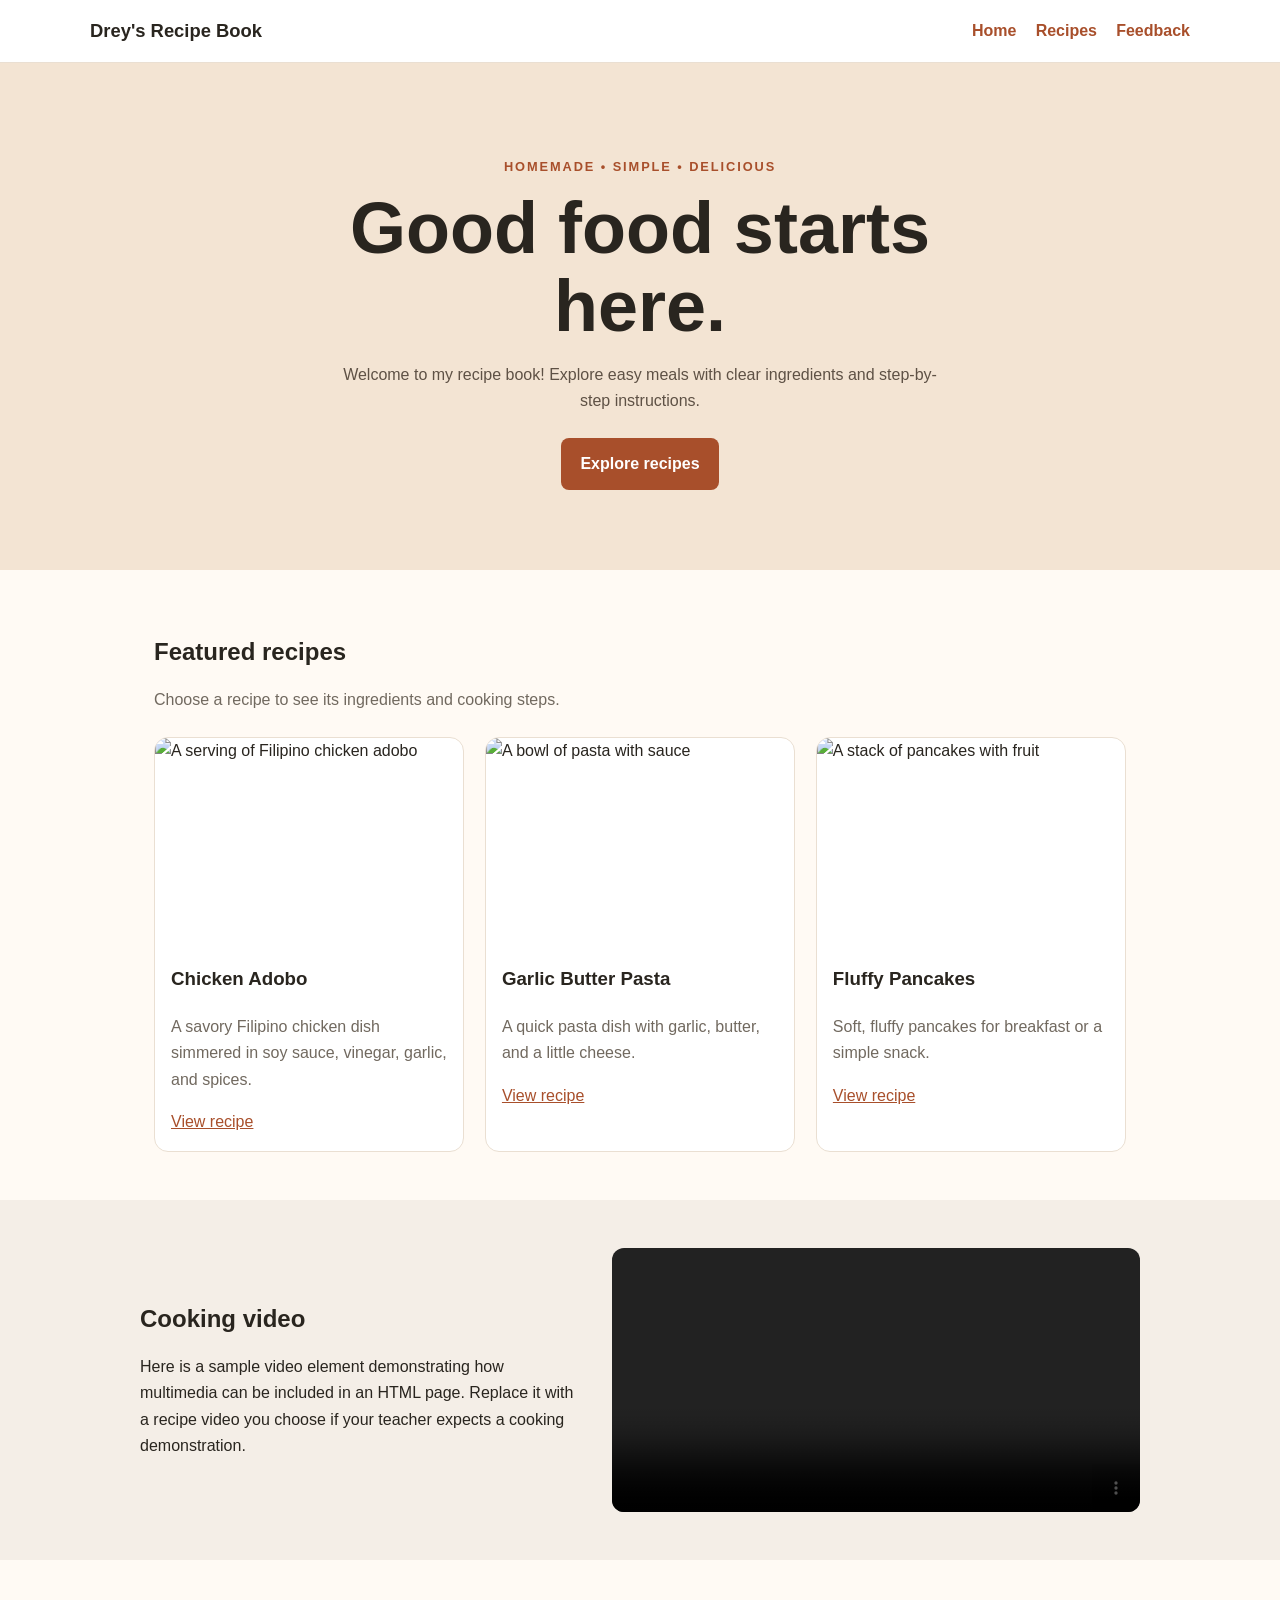
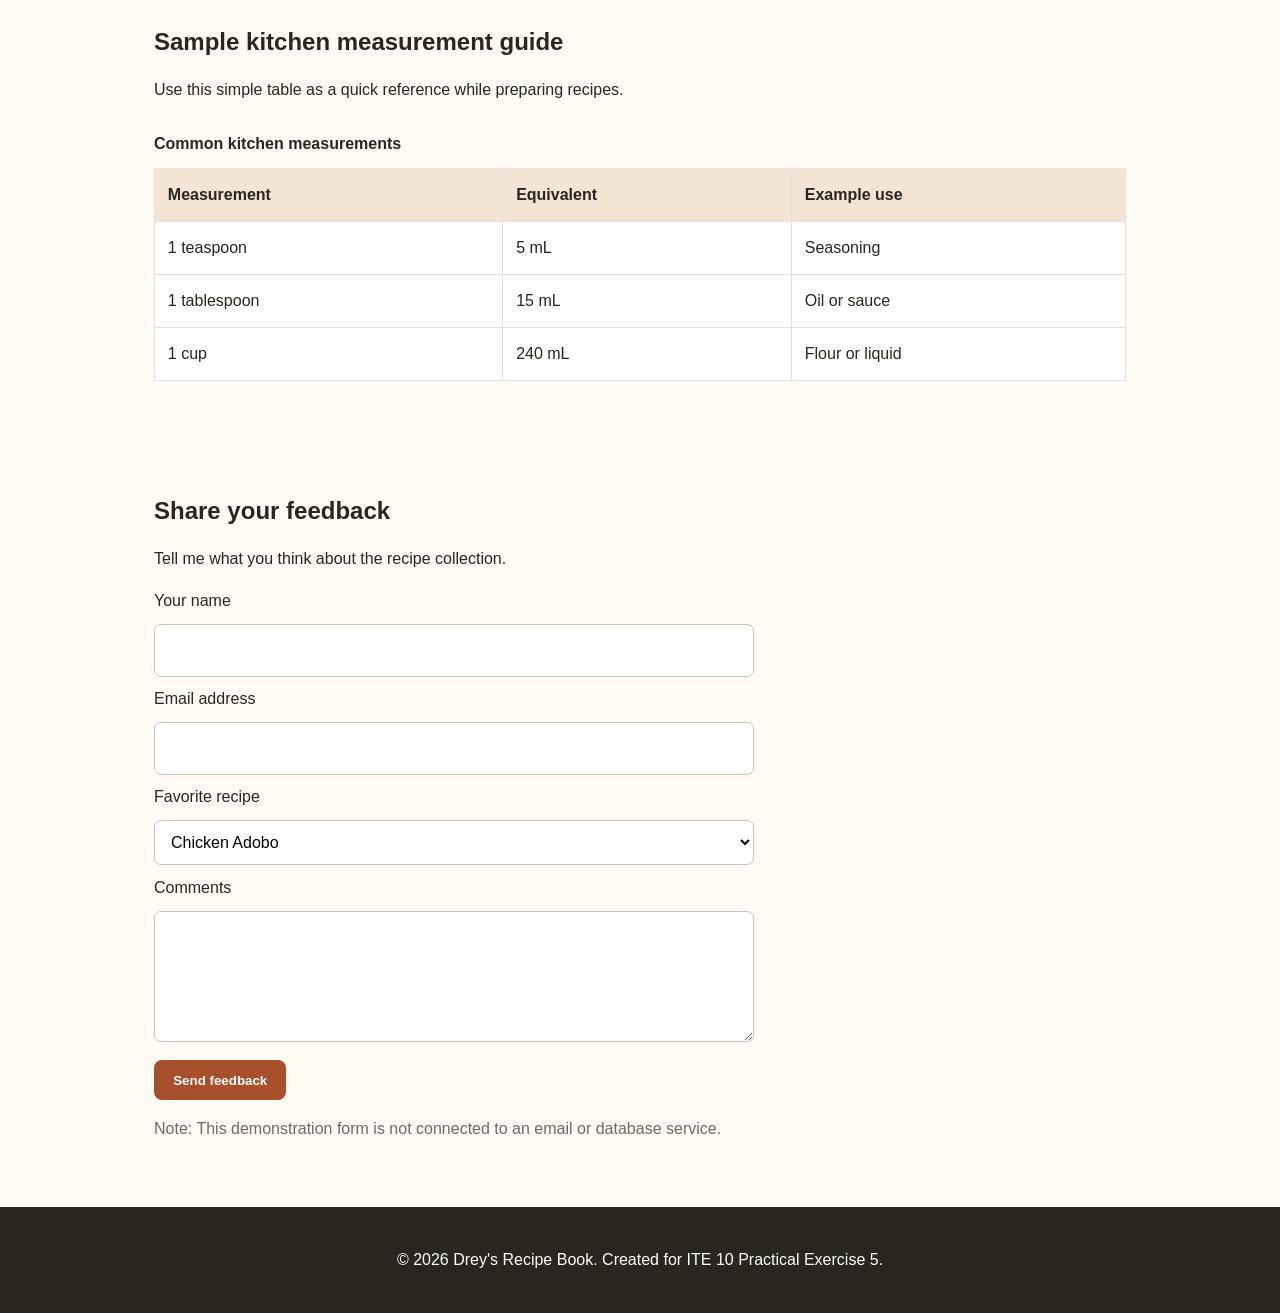
==== index.html @ 257b4fb0 "Add files via upload" ====
<!DOCTYPE html>
<html lang="en">
<head>
  <meta charset="UTF-8">
  <meta name="viewport" content="width=device-width, initial-scale=1.0">
  <meta name="description" content="A simple collection of homemade recipes.">
  <title>Home | Drey's Recipe Book</title>
  <link rel="stylesheet" href="styles.css">
</head>
<body>
  <header class="site-header">
    <a class="brand" href="index.html">Drey's Recipe Book</a>
    <nav aria-label="Main navigation">
      <a href="index.html" aria-current="page">Home</a>
      <a href="#recipes">Recipes</a>
      <a href="#feedback">Feedback</a>
    </nav>
  </header>

  <main>
    <section class="hero">
      <p class="eyebrow">HOMEMADE • SIMPLE • DELICIOUS</p>
      <h1>Good food starts here.</h1>
      <p>Welcome to my recipe book! Explore easy meals with clear ingredients and step-by-step instructions.</p>
      <a class="button" href="#recipes">Explore recipes</a>
    </section>

    <section id="recipes" class="section">
      <h2>Featured recipes</h2>
      <p class="section-intro">Choose a recipe to see its ingredients and cooking steps.</p>
      <div class="recipe-grid">
        <article class="recipe-card">
          <img src="https://images.unsplash.com/photo-1603894584373-5ac82b2ae398?auto=format&fit=crop&w=900&q=80" alt="A serving of Filipino chicken adobo">
          <div class="card-content">
            <h3>Chicken Adobo</h3>
            <p>A savory Filipino chicken dish simmered in soy sauce, vinegar, garlic, and spices.</p>
            <a href="recipes/adobo.html">View recipe</a>
          </div>
        </article>
        <article class="recipe-card">
          <img src="https://images.unsplash.com/photo-1551183053-bf91a1d81141?auto=format&fit=crop&w=900&q=80" alt="A bowl of pasta with sauce">
          <div class="card-content">
            <h3>Garlic Butter Pasta</h3>
            <p>A quick pasta dish with garlic, butter, and a little cheese.</p>
            <a href="recipes/pasta.html">View recipe</a>
          </div>
        </article>
        <article class="recipe-card">
          <img src="https://images.unsplash.com/photo-1528207776546-365bb710ee93?auto=format&fit=crop&w=900&q=80" alt="A stack of pancakes with fruit">
          <div class="card-content">
            <h3>Fluffy Pancakes</h3>
            <p>Soft, fluffy pancakes for breakfast or a simple snack.</p>
            <a href="recipes/pancakes.html">View recipe</a>
          </div>
        </article>
      </div>
    </section>

    <section class="section feature">
      <div>
        <h2>Cooking video</h2>
        <p>Here is a sample video element demonstrating how multimedia can be included in an HTML page. Replace it with a recipe video you choose if your teacher expects a cooking demonstration.</p>
      </div>
      <video controls preload="metadata" width="640" poster="https://images.unsplash.com/photo-1556911220-e15b29be8c8f?auto=format&fit=crop&w=1000&q=80">
        <source src="https://interactive-examples.mdn.mozilla.net/media/cc0-videos/flower.mp4" type="video/mp4">
        Your browser does not support the video element.
      </video>
    </section>

    <section class="section" aria-labelledby="nutrition-heading">
      <h2 id="nutrition-heading">Sample kitchen measurement guide</h2>
      <p>Use this simple table as a quick reference while preparing recipes.</p>
      <div class="table-wrap">
        <table>
          <caption>Common kitchen measurements</caption>
          <thead><tr><th scope="col">Measurement</th><th scope="col">Equivalent</th><th scope="col">Example use</th></tr></thead>
          <tbody>
            <tr><td>1 teaspoon</td><td>5 mL</td><td>Seasoning</td></tr>
            <tr><td>1 tablespoon</td><td>15 mL</td><td>Oil or sauce</td></tr>
            <tr><td>1 cup</td><td>240 mL</td><td>Flour or liquid</td></tr>
          </tbody>
        </table>
      </div>
    </section>

    <section id="feedback" class="section feedback">
      <h2>Share your feedback</h2>
      <p>Tell me what you think about the recipe collection.</p>
      <form action="#" method="get">
        <label for="visitor-name">Your name</label>
        <input id="visitor-name" name="name" type="text" autocomplete="name" required>
        <label for="visitor-email">Email address</label>
        <input id="visitor-email" name="email" type="email" autocomplete="email" required>
        <label for="favorite-recipe">Favorite recipe</label>
        <select id="favorite-recipe" name="favorite-recipe">
          <option value="adobo">Chicken Adobo</option>
          <option value="pasta">Garlic Butter Pasta</option>
          <option value="pancakes">Fluffy Pancakes</option>
        </select>
        <label for="comments">Comments</label>
        <textarea id="comments" name="comments" rows="4" required></textarea>
        <button class="button" type="submit">Send feedback</button>
      </form>
      <p class="small-note">Note: This demonstration form is not connected to an email or database service.</p>
    </section>
  </main>

  <footer class="site-footer">
    <p>&copy; 2026 Drey's Recipe Book. Created for ITE 10 Practical Exercise 5.</p>
  </footer>
</body>
</html>
---- styles.css ----
* { box-sizing: border-box; }
:root { --ink: #29251f; --muted: #71695f; --accent: #a84f2b; --paper: #fffaf4; --line: #eadfd2; }
html { scroll-behavior: smooth; }
body { margin: 0; font-family: Arial, Helvetica, sans-serif; color: var(--ink); background: var(--paper); line-height: 1.65; }
a { color: var(--accent); }
a:focus, button:focus, input:focus, textarea:focus, select:focus { outline: 3px solid #e6a45f; outline-offset: 3px; }
.site-header { display: flex; justify-content: space-between; align-items: center; gap: 1rem; padding: 1rem max(5%, calc((100% - 1100px)/2)); background: #fff; border-bottom: 1px solid var(--line); }
.brand { color: var(--ink); font-weight: 800; font-size: 1.15rem; text-decoration: none; }
nav { display: flex; gap: 1.2rem; flex-wrap: wrap; }
nav a { text-decoration: none; font-weight: 600; }
.hero { padding: 5rem 7%; text-align: center; background: #f3e4d3; }
.hero h1 { max-width: 760px; margin: .2rem auto; font-size: clamp(2.2rem, 6vw, 4.5rem); line-height: 1.08; }
.hero p:not(.eyebrow) { max-width: 620px; margin: 1rem auto 1.5rem; color: #5e5145; }
.eyebrow { color: var(--accent); font-weight: 700; letter-spacing: .15em; font-size: .8rem; }
.button { display: inline-block; border: 0; border-radius: 8px; padding: .8rem 1.2rem; background: var(--accent); color: white; font-weight: 700; text-decoration: none; cursor: pointer; }
.section { max-width: 1100px; margin: auto; padding: 3rem 5%; }
.section h2, .recipe-page h2 { line-height: 1.2; }
.section-intro, .small-note { color: var(--muted); }
.recipe-grid { display: grid; grid-template-columns: repeat(3, 1fr); gap: 1.3rem; margin-top: 1.5rem; }
.recipe-card { overflow: hidden; background: white; border: 1px solid var(--line); border-radius: 14px; }
.recipe-card img { width: 100%; height: 210px; object-fit: cover; display: block; }
.card-content { padding: 1rem; }
.card-content h3 { margin-top: 0; }
.card-content p { color: var(--muted); }
.feature { display: grid; grid-template-columns: 1fr 1.2fr; gap: 2rem; align-items: center; background: #f4eee7; max-width: none; padding-left: max(5%, calc((100% - 1000px)/2)); padding-right: max(5%, calc((100% - 1000px)/2)); }
.feature video { width: 100%; border-radius: 12px; background: #222; }
.table-wrap { overflow-x: auto; }
table { width: 100%; border-collapse: collapse; background: white; }
caption { text-align: left; font-weight: 700; padding: .7rem 0; }
th, td { text-align: left; padding: .8rem; border: 1px solid var(--line); }
th { background: #f3e4d3; }
.feedback form { max-width: 600px; display: grid; gap: .6rem; }
input, select, textarea { width: 100%; padding: .75rem; border: 1px solid #cfc2b5; border-radius: 7px; font: inherit; background: white; }
.feedback button { justify-self: start; margin-top: .5rem; }
.site-footer { padding: 1.5rem 5%; text-align: center; background: #29251f; color: white; }
.recipe-page { max-width: 850px; margin: auto; padding: 2rem 5% 4rem; }
.back-link { display: inline-block; margin-bottom: 1rem; }
.recipe-page h1 { font-size: clamp(2rem, 5vw, 3.2rem); margin-bottom: .3rem; }
.lead { color: var(--muted); font-size: 1.1rem; }
.recipe-hero { width: 100%; max-height: 430px; object-fit: cover; border-radius: 14px; margin: 1rem 0; }
.recipe-meta { display: flex; gap: 1rem; flex-wrap: wrap; padding: 1rem 0; border-bottom: 1px solid var(--line); color: var(--muted); }
.recipe-page section { padding: 1rem 0; }
.recipe-page li { margin: .45rem 0; }
@media (max-width: 700px) { .site-header { align-items: flex-start; flex-direction: column; } .recipe-grid { grid-template-columns: 1fr; } .feature { grid-template-columns: 1fr; } .hero { padding: 3.5rem 6%; } }
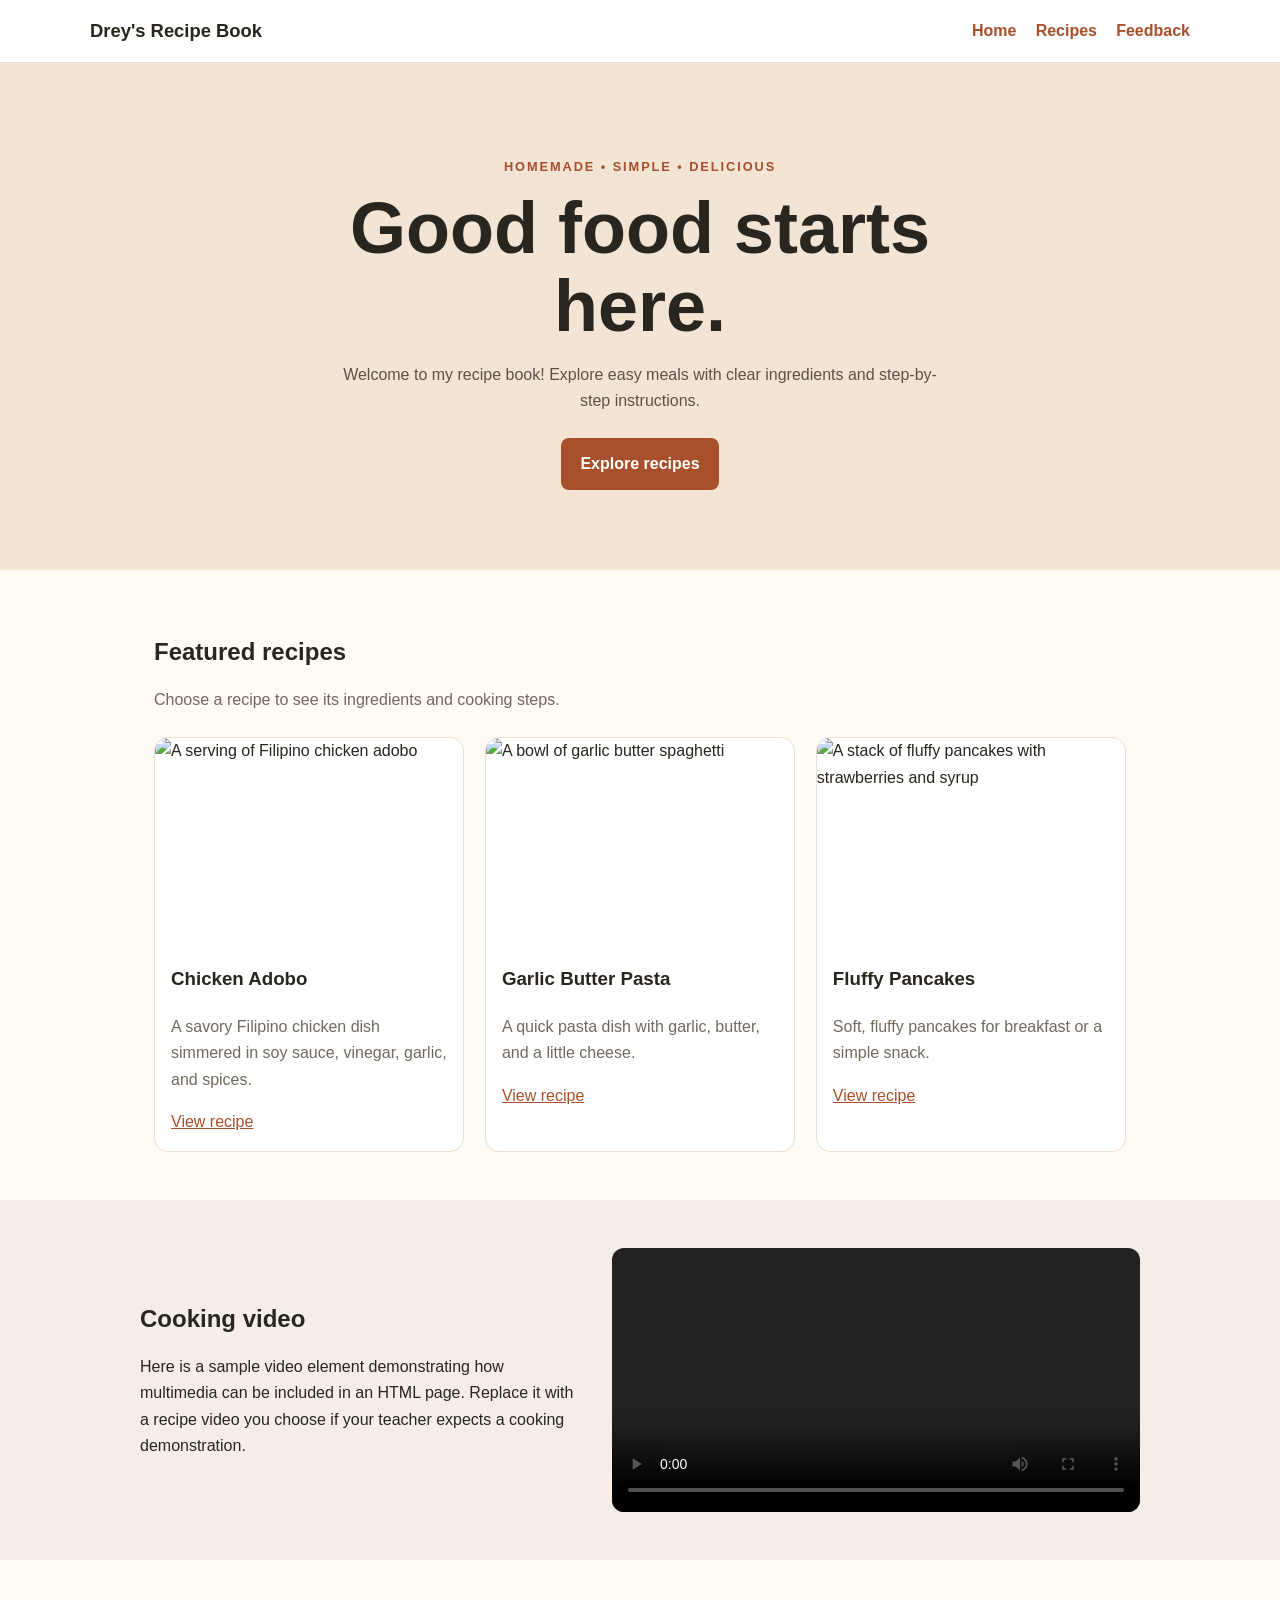
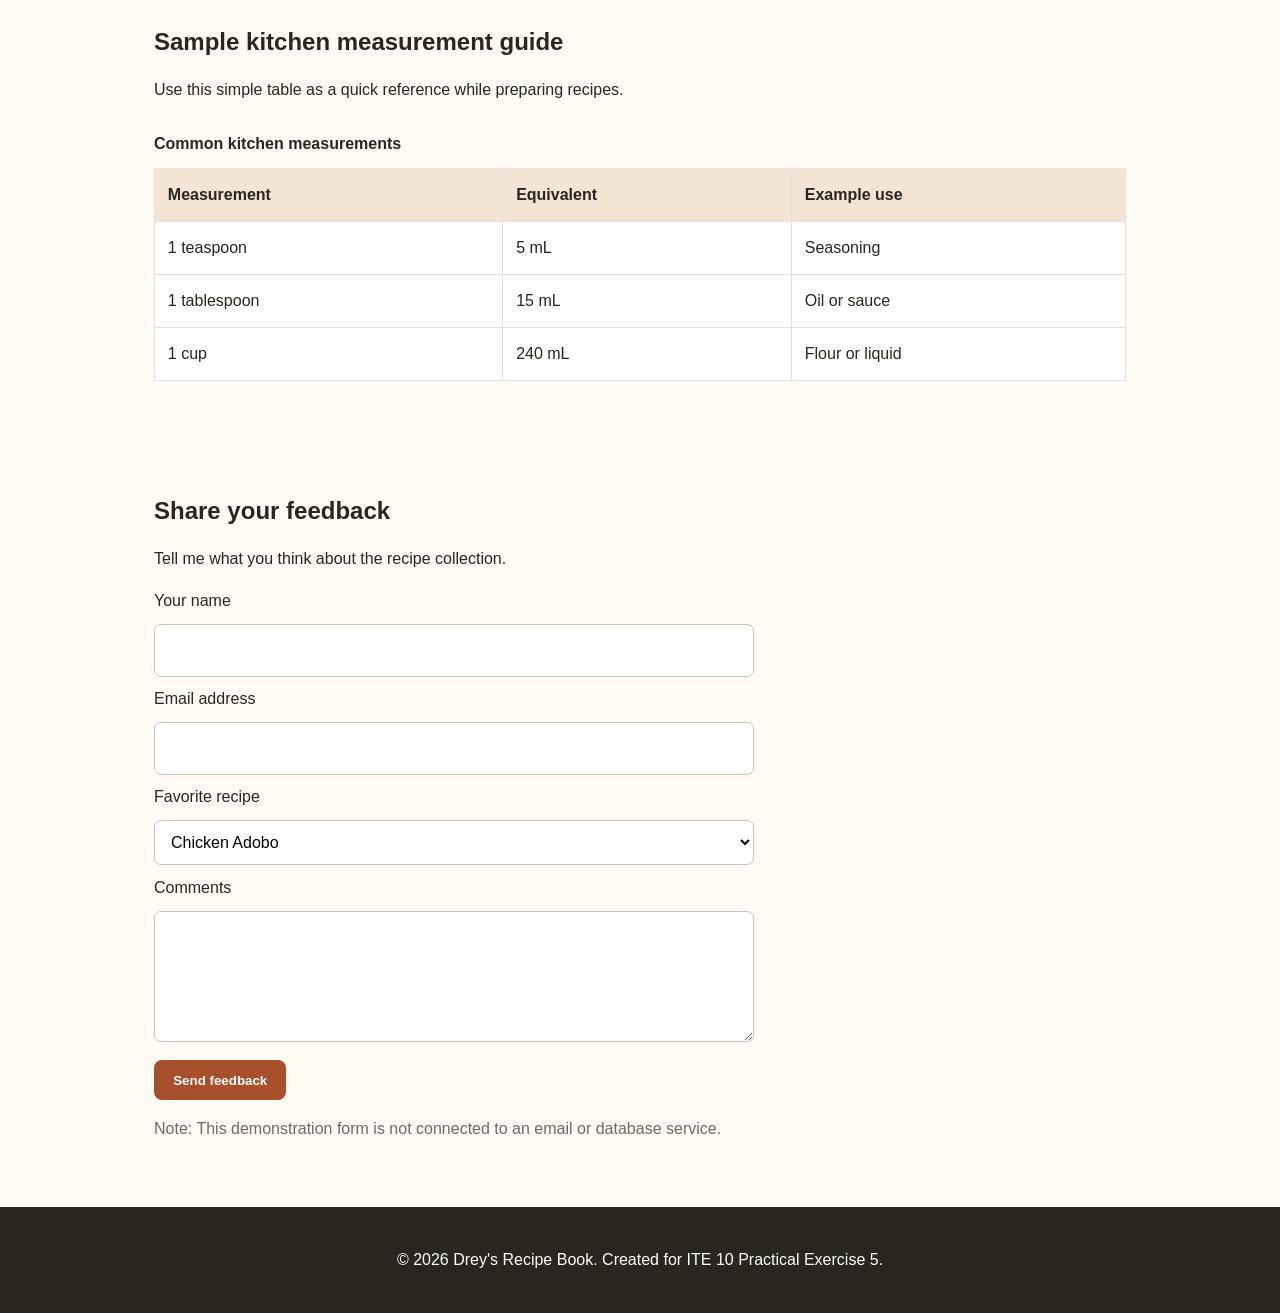
==== commit dcb3ee65: "Replace recipe photos with web-sourced food images" ====
--- a/index.html
+++ b/index.html
@@ -16,7 +16,6 @@
       <a href="#feedback">Feedback</a>
     </nav>
   </header>
-
   <main>
     <section class="hero">
       <p class="eyebrow">HOMEMADE • SIMPLE • DELICIOUS</p>
@@ -24,13 +23,12 @@
       <p>Welcome to my recipe book! Explore easy meals with clear ingredients and step-by-step instructions.</p>
       <a class="button" href="#recipes">Explore recipes</a>
     </section>
-
     <section id="recipes" class="section">
       <h2>Featured recipes</h2>
       <p class="section-intro">Choose a recipe to see its ingredients and cooking steps.</p>
       <div class="recipe-grid">
         <article class="recipe-card">
-          <img src="https://images.unsplash.com/photo-1603894584373-5ac82b2ae398?auto=format&fit=crop&w=900&q=80" alt="A serving of Filipino chicken adobo">
+          <img src="https://itsonly.recipes/images/recipeimages/traditional-filipino-chicken-adobo.webp" alt="A serving of Filipino chicken adobo">
           <div class="card-content">
             <h3>Chicken Adobo</h3>
             <p>A savory Filipino chicken dish simmered in soy sauce, vinegar, garlic, and spices.</p>
@@ -38,7 +36,7 @@
           </div>
         </article>
         <article class="recipe-card">
-          <img src="https://images.unsplash.com/photo-1551183053-bf91a1d81141?auto=format&fit=crop&w=900&q=80" alt="A bowl of pasta with sauce">
+          <img src="https://static.klix.ba/media/images/vijesti/230411139.jpg?v=1" alt="A bowl of garlic butter spaghetti">
           <div class="card-content">
             <h3>Garlic Butter Pasta</h3>
             <p>A quick pasta dish with garlic, butter, and a little cheese.</p>
@@ -46,7 +44,7 @@
           </div>
         </article>
         <article class="recipe-card">
-          <img src="https://images.unsplash.com/photo-1528207776546-365bb710ee93?auto=format&fit=crop&w=900&q=80" alt="A stack of pancakes with fruit">
+          <img src="https://blog.lemarchejaponais.fr/images/fluffy-pancakes-japonais-crepes_1251.webp" alt="A stack of fluffy pancakes with strawberries and syrup">
           <div class="card-content">
             <h3>Fluffy Pancakes</h3>
             <p>Soft, fluffy pancakes for breakfast or a simple snack.</p>
@@ -55,18 +53,16 @@
         </article>
       </div>
     </section>
-
     <section class="section feature">
       <div>
         <h2>Cooking video</h2>
         <p>Here is a sample video element demonstrating how multimedia can be included in an HTML page. Replace it with a recipe video you choose if your teacher expects a cooking demonstration.</p>
       </div>
-      <video controls preload="metadata" width="640" poster="https://images.unsplash.com/photo-1556911220-e15b29be8c8f?auto=format&fit=crop&w=1000&q=80">
+      <video controls preload="metadata" width="640" poster="https://itsonly.recipes/images/recipeimages/traditional-filipino-chicken-adobo.webp">
         <source src="https://interactive-examples.mdn.mozilla.net/media/cc0-videos/flower.mp4" type="video/mp4">
         Your browser does not support the video element.
       </video>
     </section>
-
     <section class="section" aria-labelledby="nutrition-heading">
       <h2 id="nutrition-heading">Sample kitchen measurement guide</h2>
       <p>Use this simple table as a quick reference while preparing recipes.</p>
@@ -82,7 +78,6 @@
         </table>
       </div>
     </section>
-
     <section id="feedback" class="section feedback">
       <h2>Share your feedback</h2>
       <p>Tell me what you think about the recipe collection.</p>
@@ -104,9 +99,8 @@
       <p class="small-note">Note: This demonstration form is not connected to an email or database service.</p>
     </section>
   </main>
-
   <footer class="site-footer">
     <p>&copy; 2026 Drey's Recipe Book. Created for ITE 10 Practical Exercise 5.</p>
   </footer>
 </body>
-</html>
+</html>
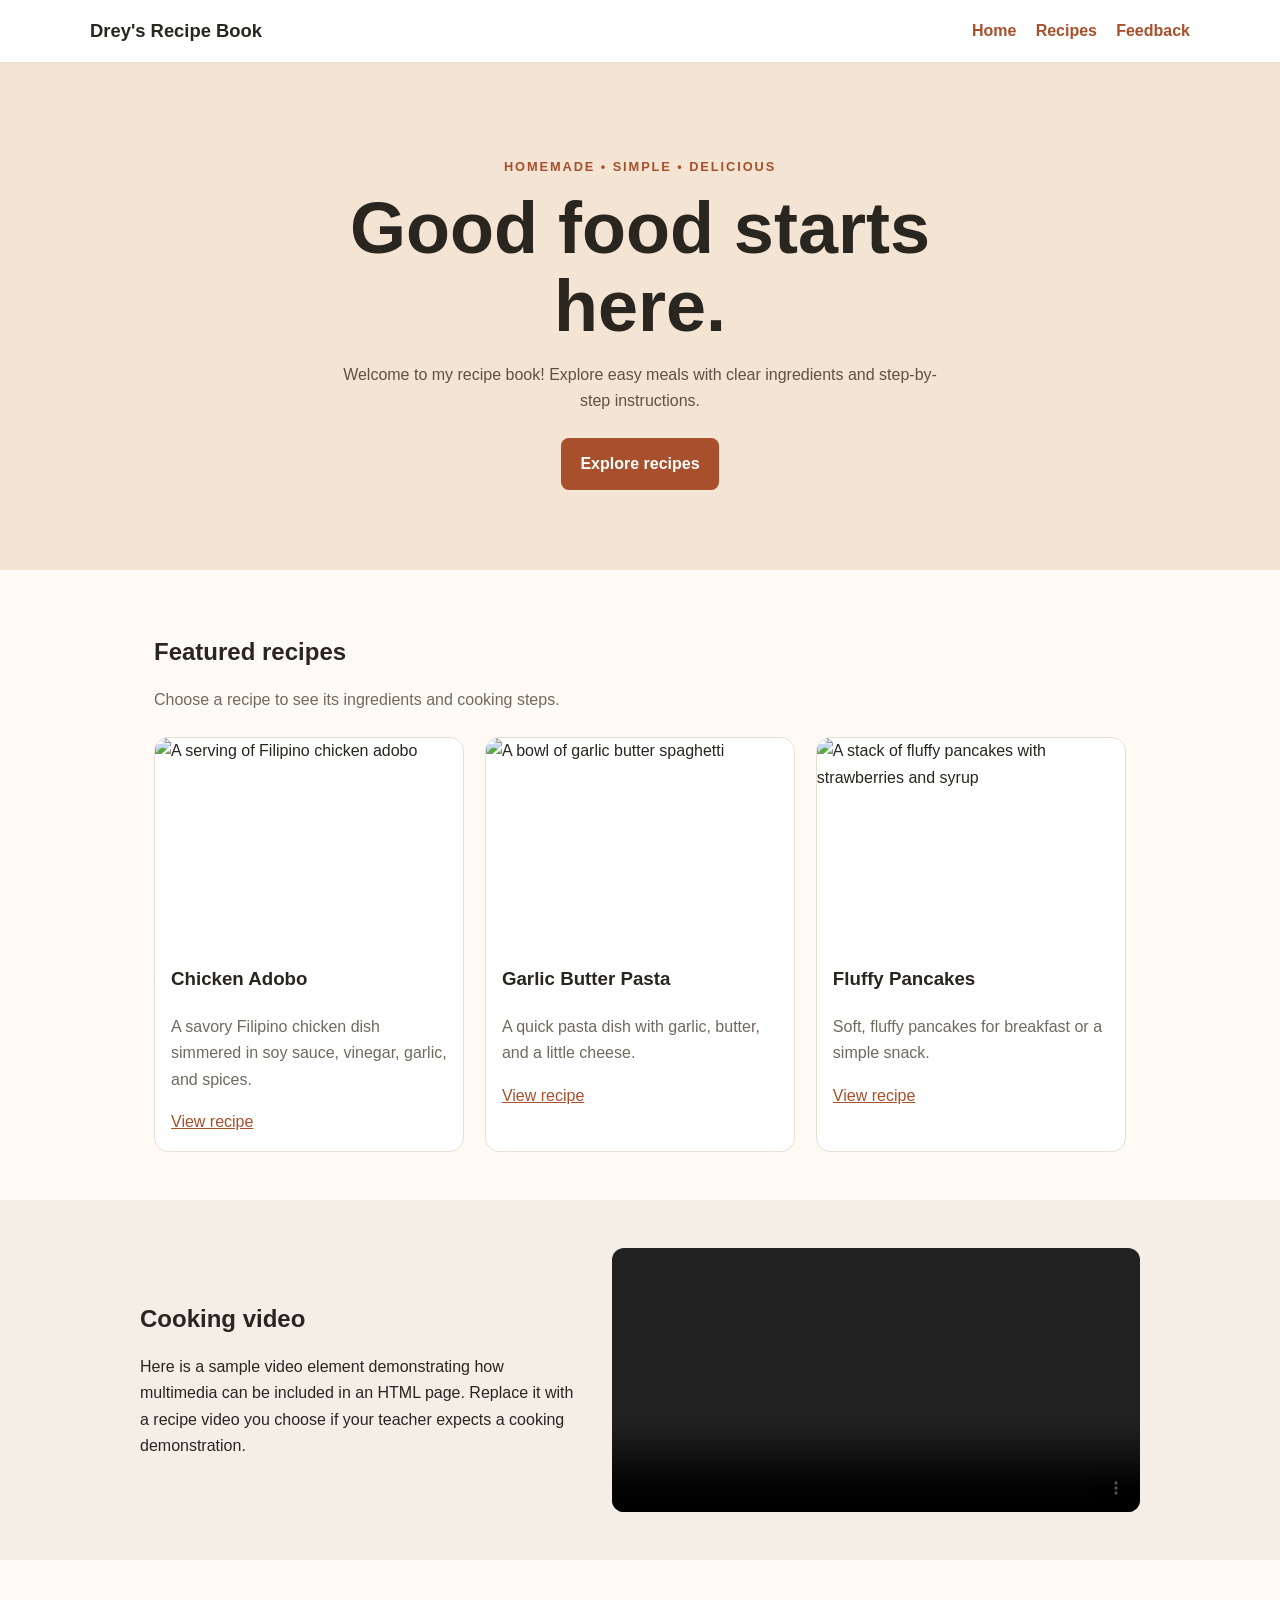
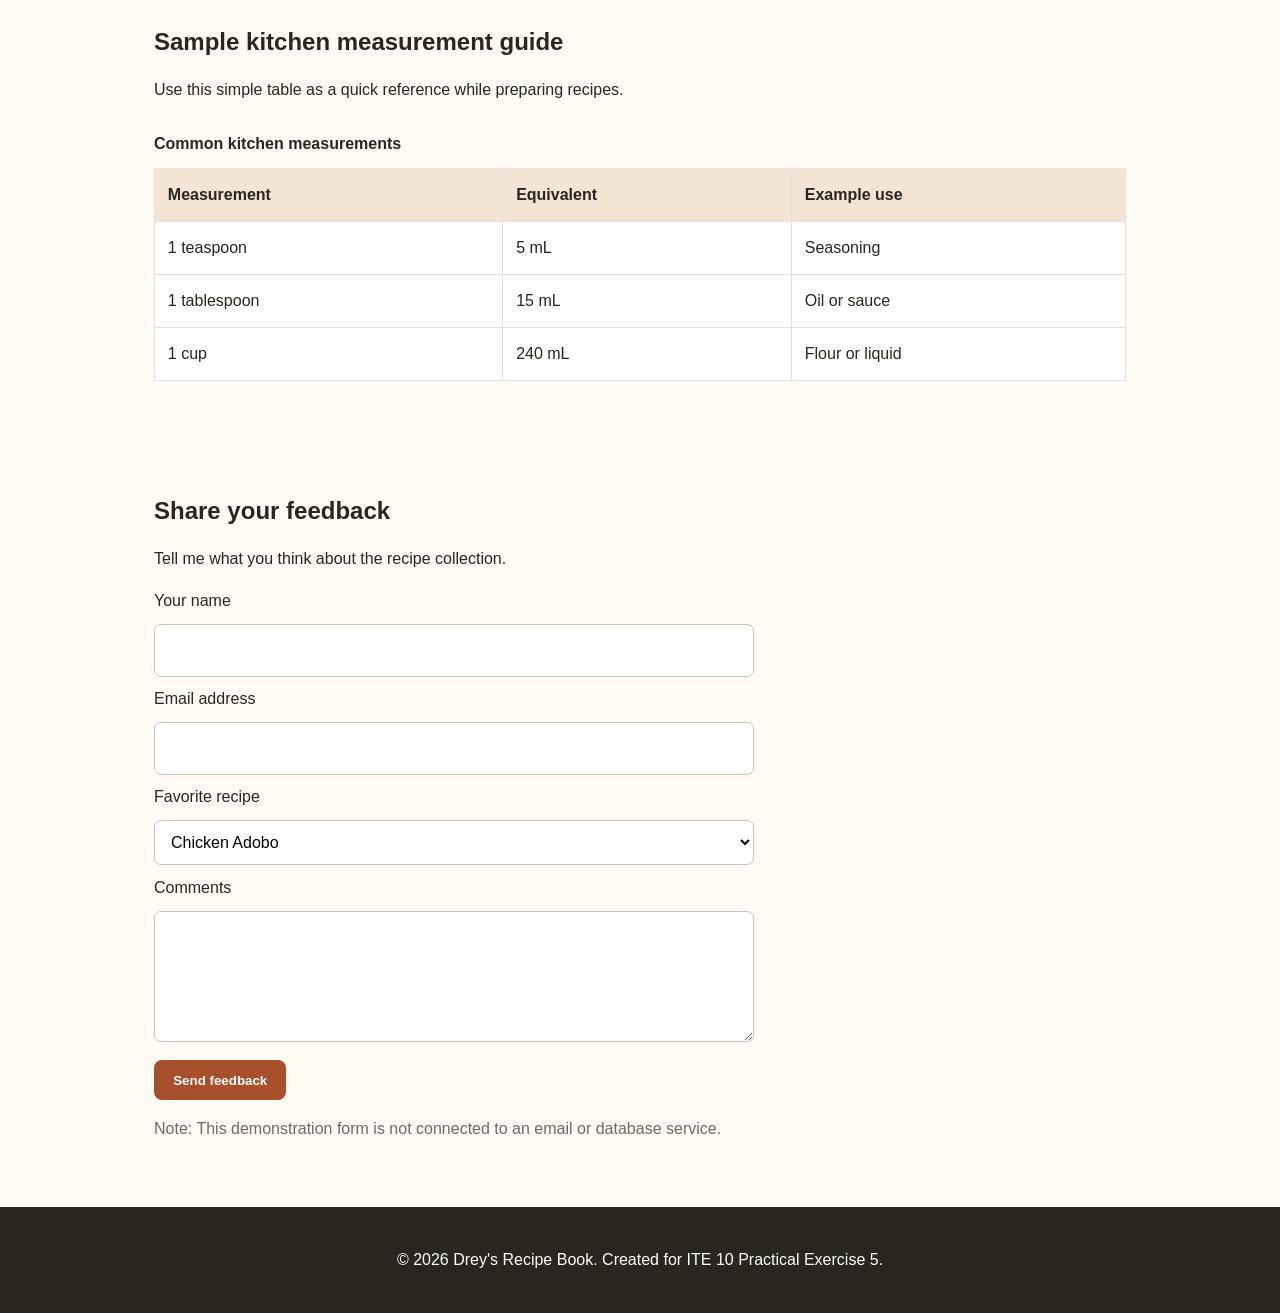
==== commit 555a7ea0: "Use verified food photos from Wikimedia Commons" ====
--- a/index.html
+++ b/index.html
@@ -28,7 +28,7 @@
       <p class="section-intro">Choose a recipe to see its ingredients and cooking steps.</p>
       <div class="recipe-grid">
         <article class="recipe-card">
-          <img src="https://itsonly.recipes/images/recipeimages/traditional-filipino-chicken-adobo.webp" alt="A serving of Filipino chicken adobo">
+          <img src="https://commons.wikimedia.org/wiki/Special:Redirect/file/Adobo%20Filipino%20style.jpg" alt="A serving of Filipino chicken adobo">
           <div class="card-content">
             <h3>Chicken Adobo</h3>
             <p>A savory Filipino chicken dish simmered in soy sauce, vinegar, garlic, and spices.</p>
@@ -36,7 +36,7 @@
           </div>
         </article>
         <article class="recipe-card">
-          <img src="https://static.klix.ba/media/images/vijesti/230411139.jpg?v=1" alt="A bowl of garlic butter spaghetti">
+          <img src="https://commons.wikimedia.org/wiki/Special:Redirect/file/Spaghetti%20aglio%20e%20olio.jpg" alt="A bowl of garlic butter spaghetti">
           <div class="card-content">
             <h3>Garlic Butter Pasta</h3>
             <p>A quick pasta dish with garlic, butter, and a little cheese.</p>
@@ -44,7 +44,7 @@
           </div>
         </article>
         <article class="recipe-card">
-          <img src="https://blog.lemarchejaponais.fr/images/fluffy-pancakes-japonais-crepes_1251.webp" alt="A stack of fluffy pancakes with strawberries and syrup">
+          <img src="https://commons.wikimedia.org/wiki/Special:Redirect/file/Pancakes%20with%20Berries%20(Unsplash).jpg" alt="A stack of fluffy pancakes with strawberries and syrup">
           <div class="card-content">
             <h3>Fluffy Pancakes</h3>
             <p>Soft, fluffy pancakes for breakfast or a simple snack.</p>
@@ -58,7 +58,7 @@
         <h2>Cooking video</h2>
         <p>Here is a sample video element demonstrating how multimedia can be included in an HTML page. Replace it with a recipe video you choose if your teacher expects a cooking demonstration.</p>
       </div>
-      <video controls preload="metadata" width="640" poster="https://itsonly.recipes/images/recipeimages/traditional-filipino-chicken-adobo.webp">
+      <video controls preload="metadata" width="640" poster="https://commons.wikimedia.org/wiki/Special:Redirect/file/Adobo%20Filipino%20style.jpg">
         <source src="https://interactive-examples.mdn.mozilla.net/media/cc0-videos/flower.mp4" type="video/mp4">
         Your browser does not support the video element.
       </video>
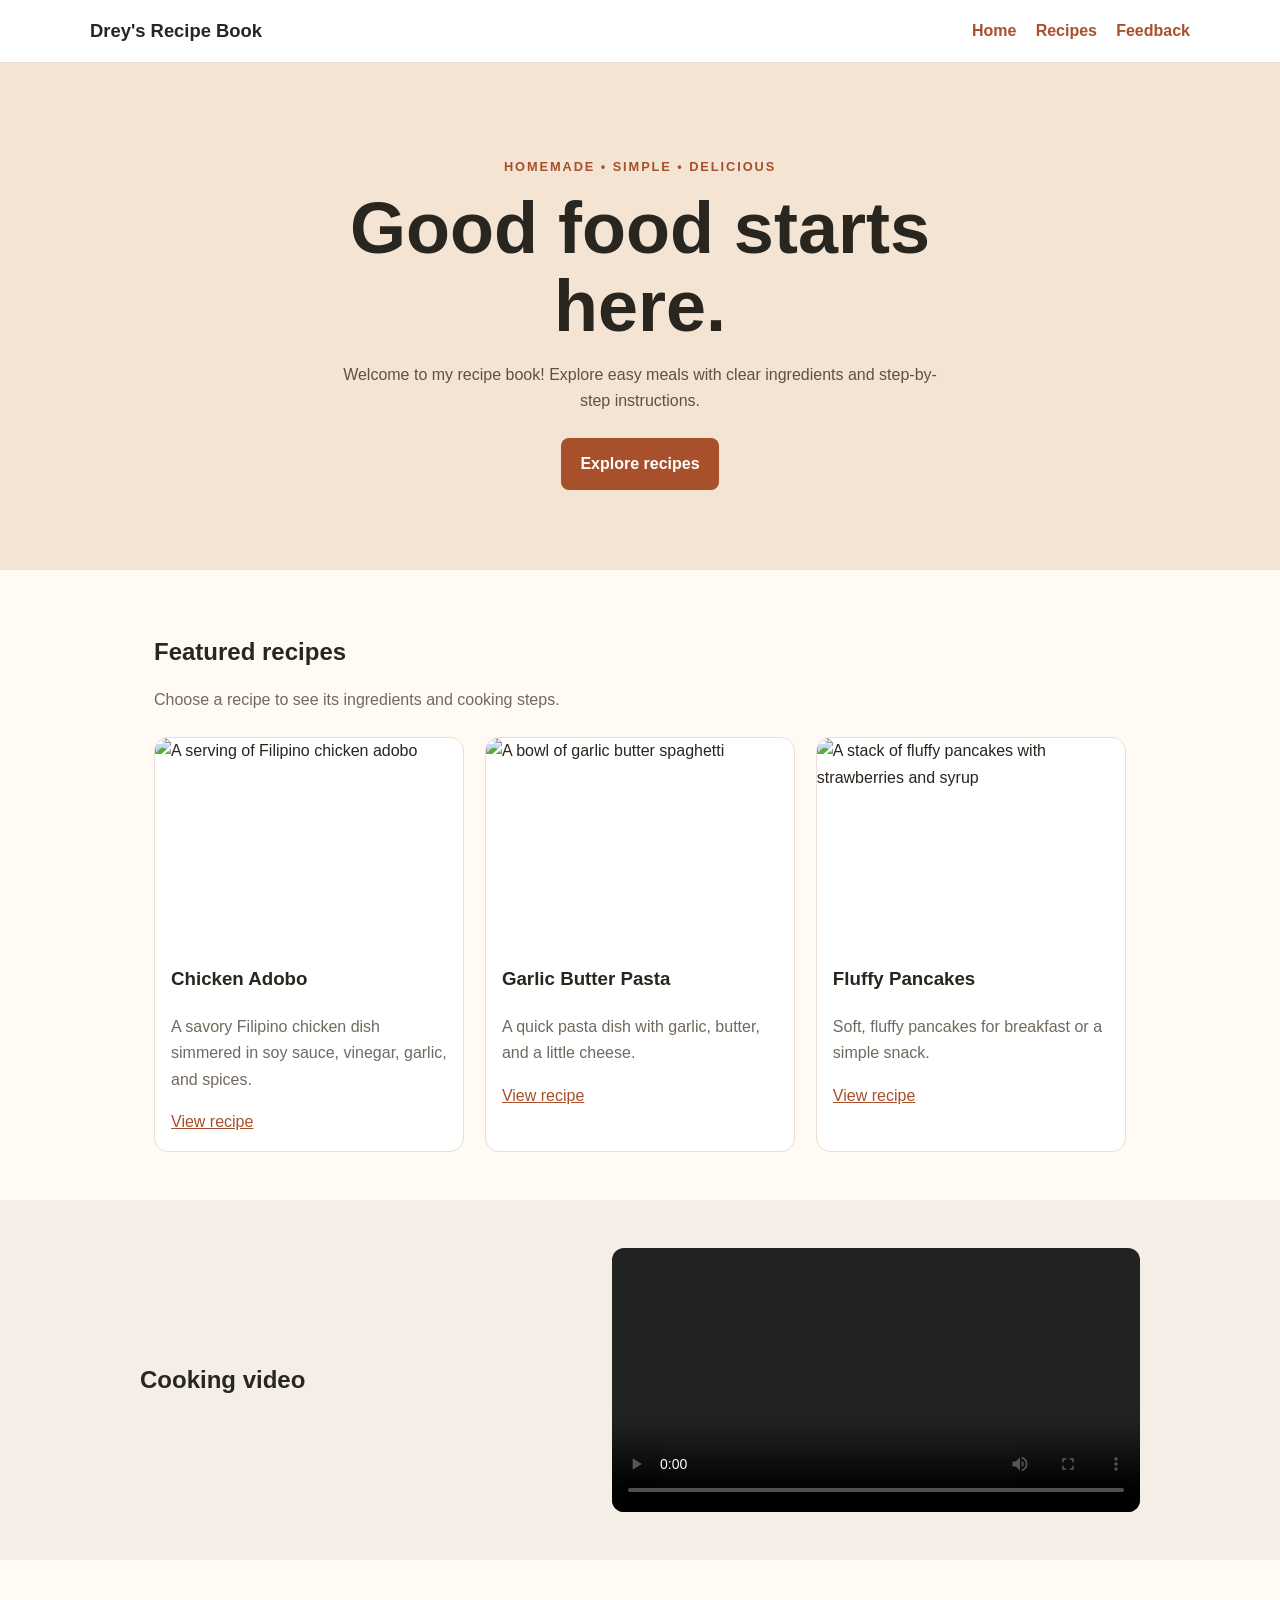
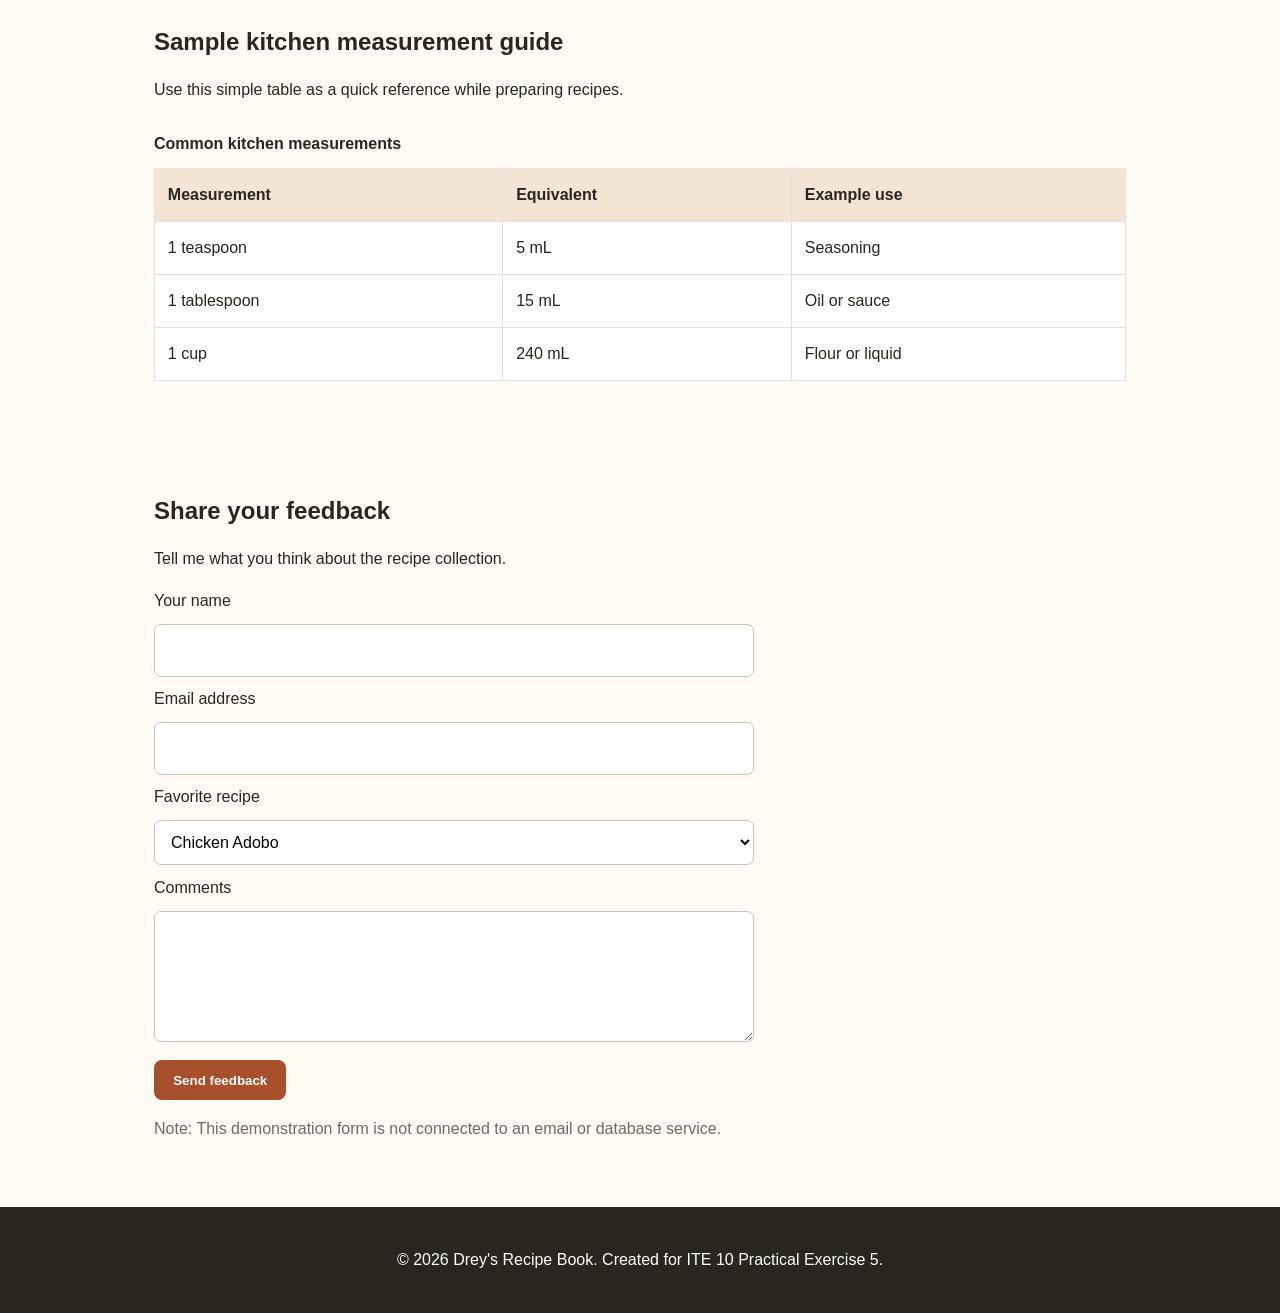
==== commit 21f43f39: "Remove sample video placeholder text" ====
--- a/index.html
+++ b/index.html
@@ -56,7 +56,7 @@
     <section class="section feature">
       <div>
         <h2>Cooking video</h2>
-        <p>Here is a sample video element demonstrating how multimedia can be included in an HTML page. Replace it with a recipe video you choose if your teacher expects a cooking demonstration.</p>
+        <p></p>
       </div>
       <video controls preload="metadata" width="640" poster="https://commons.wikimedia.org/wiki/Special:Redirect/file/Adobo%20Filipino%20style.jpg">
         <source src="https://interactive-examples.mdn.mozilla.net/media/cc0-videos/flower.mp4" type="video/mp4">
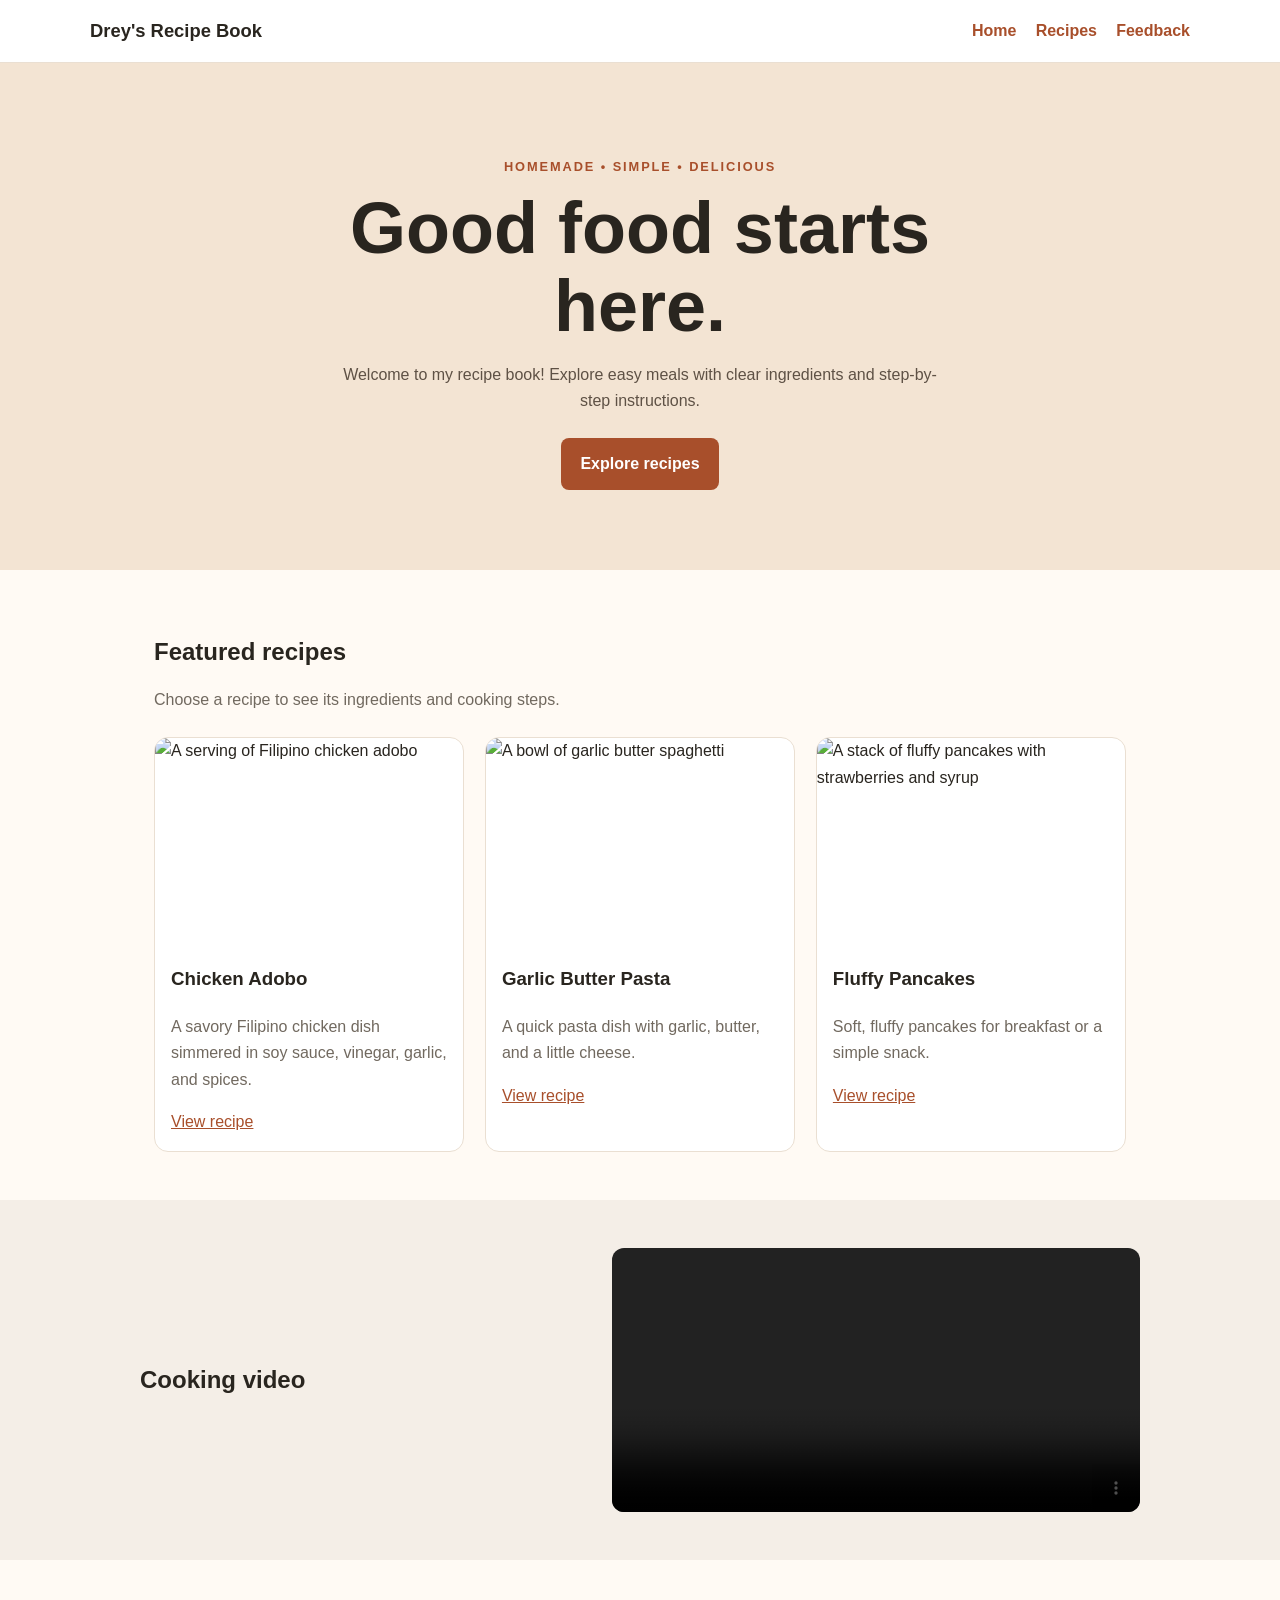
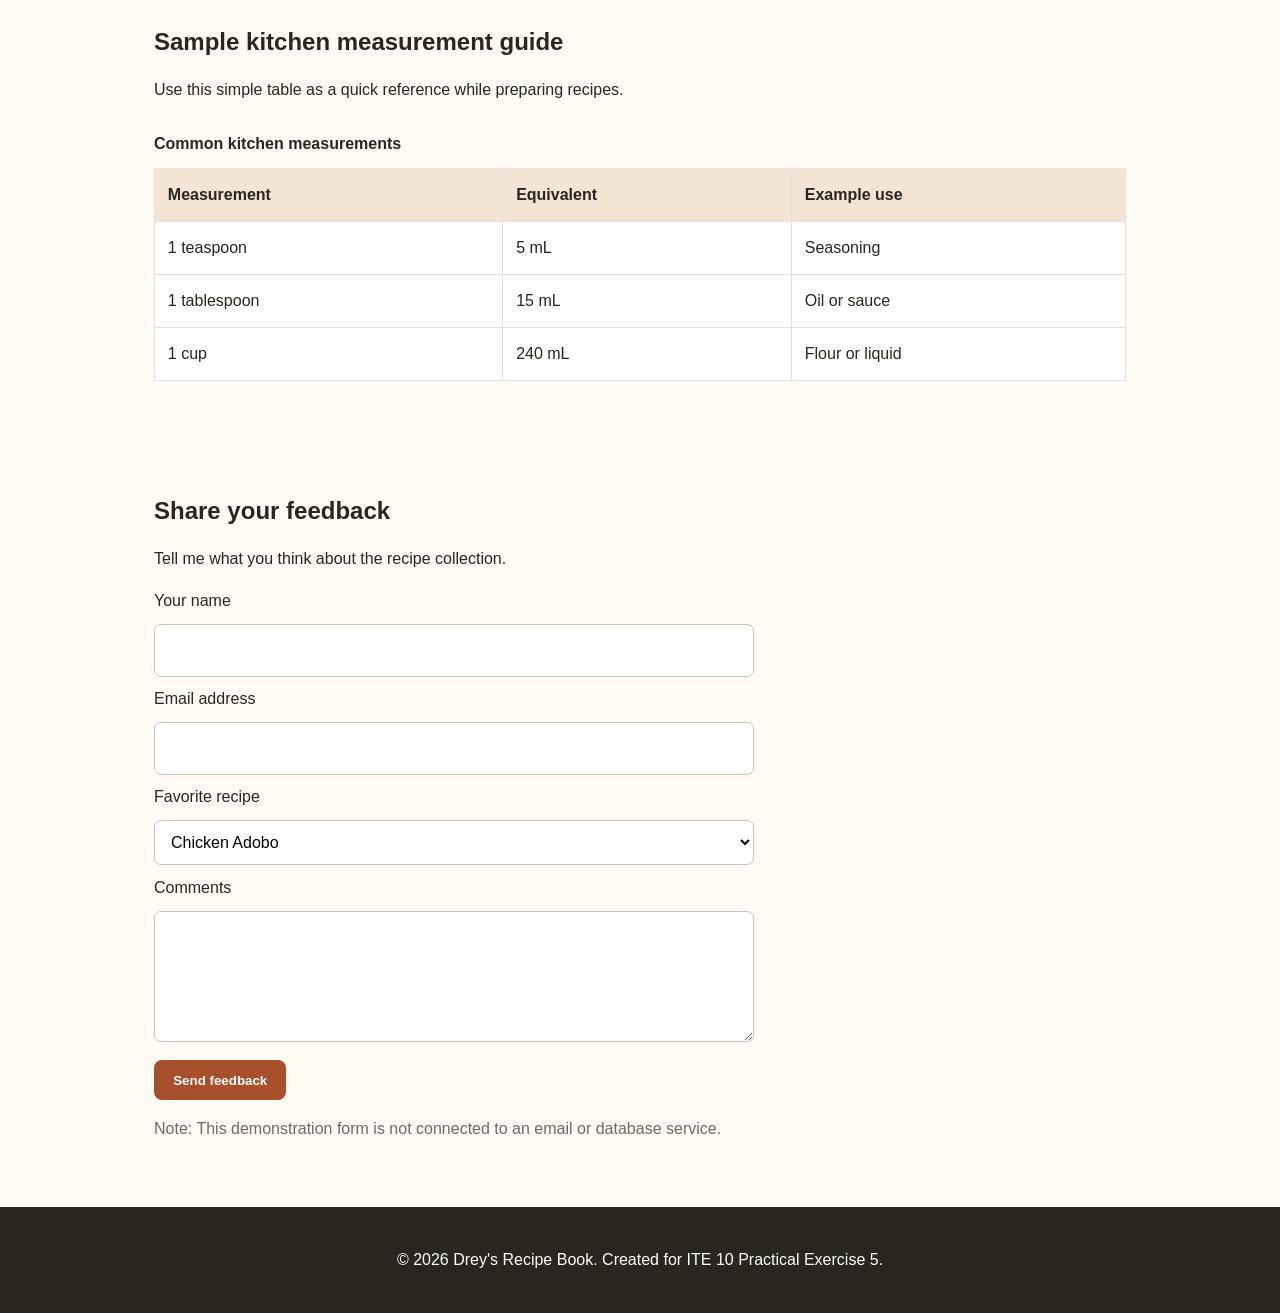
==== commit cec532eb: "Update chicken adobo photo" ====
--- a/index.html
+++ b/index.html
@@ -28,7 +28,7 @@
       <p class="section-intro">Choose a recipe to see its ingredients and cooking steps.</p>
       <div class="recipe-grid">
         <article class="recipe-card">
-          <img src="https://commons.wikimedia.org/wiki/Special:Redirect/file/Adobo%20Filipino%20style.jpg" alt="A serving of Filipino chicken adobo">
+          <img src="https://norecipes.com/wp-content/uploads/2017/12/chicken-adobo_008.jpg" alt="A serving of Filipino chicken adobo">
           <div class="card-content">
             <h3>Chicken Adobo</h3>
             <p>A savory Filipino chicken dish simmered in soy sauce, vinegar, garlic, and spices.</p>
@@ -58,7 +58,7 @@
         <h2>Cooking video</h2>
         <p></p>
       </div>
-      <video controls preload="metadata" width="640" poster="https://commons.wikimedia.org/wiki/Special:Redirect/file/Adobo%20Filipino%20style.jpg">
+      <video controls preload="metadata" width="640" poster="https://norecipes.com/wp-content/uploads/2017/12/chicken-adobo_008.jpg">
         <source src="https://interactive-examples.mdn.mozilla.net/media/cc0-videos/flower.mp4" type="video/mp4">
         Your browser does not support the video element.
       </video>
